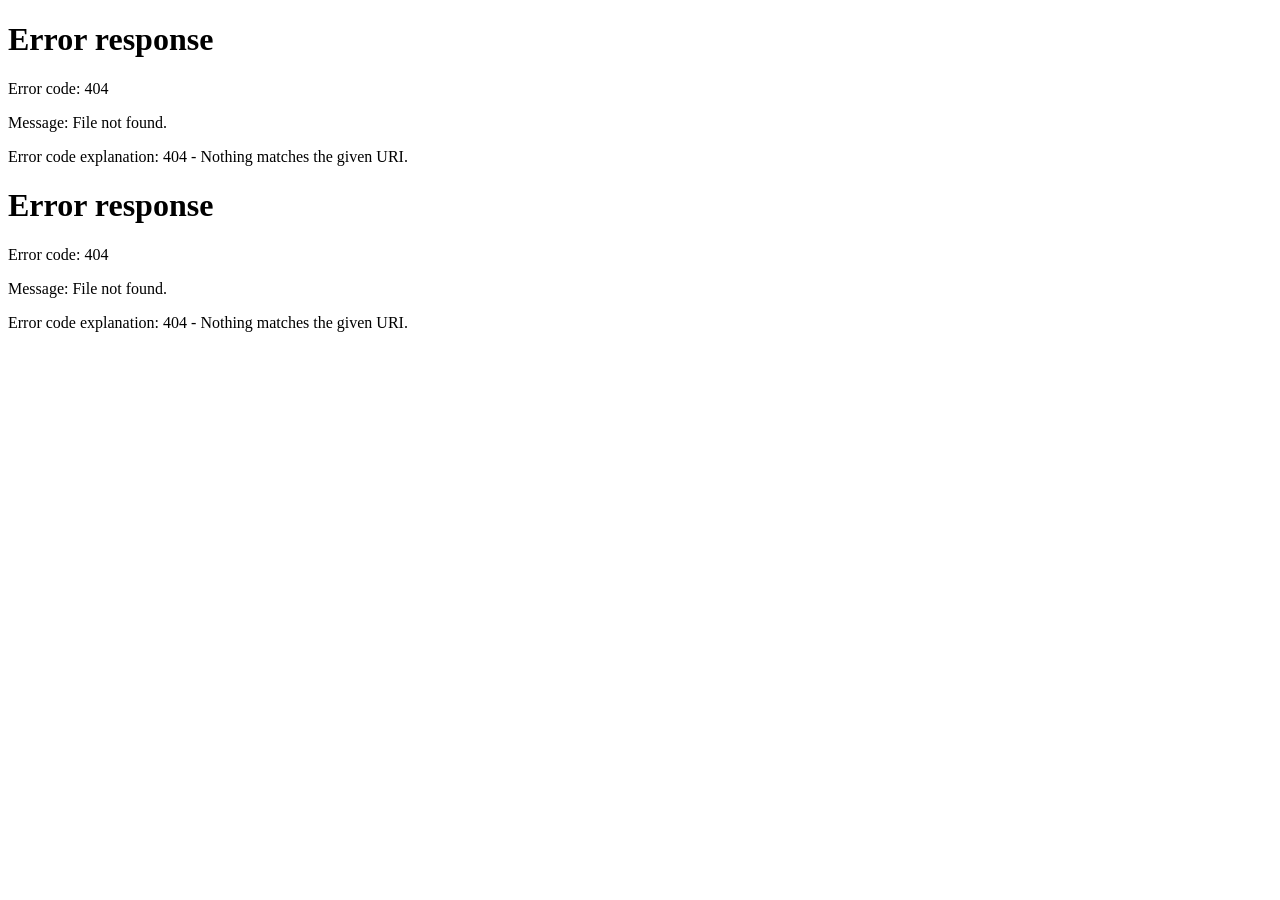
==== index.html @ d26ebf26 "feat: implement home page" ====
<!DOCTYPE html>
<html lang="en">
<head>
    <meta charset="UTF-8">
    <meta name="viewport" content="width=device-width, initial-scale=1.0">
    <title>Document</title>
</head>
<body>
    <div id="header"></div>

    <div id="footer"></div>
    <script>
        fetch('/Verkoop/components/header.html')
            .then(response => response.text())
            .then(data => {
                document.getElementById('header').innerHTML = data;
            })

        fetch('/Verkoop/components/footer.html')
            .then(response => response.text())
            .then(data => {
                document.getElementById('footer').innerHTML = data;
            })
    </script>
</body>
</html>
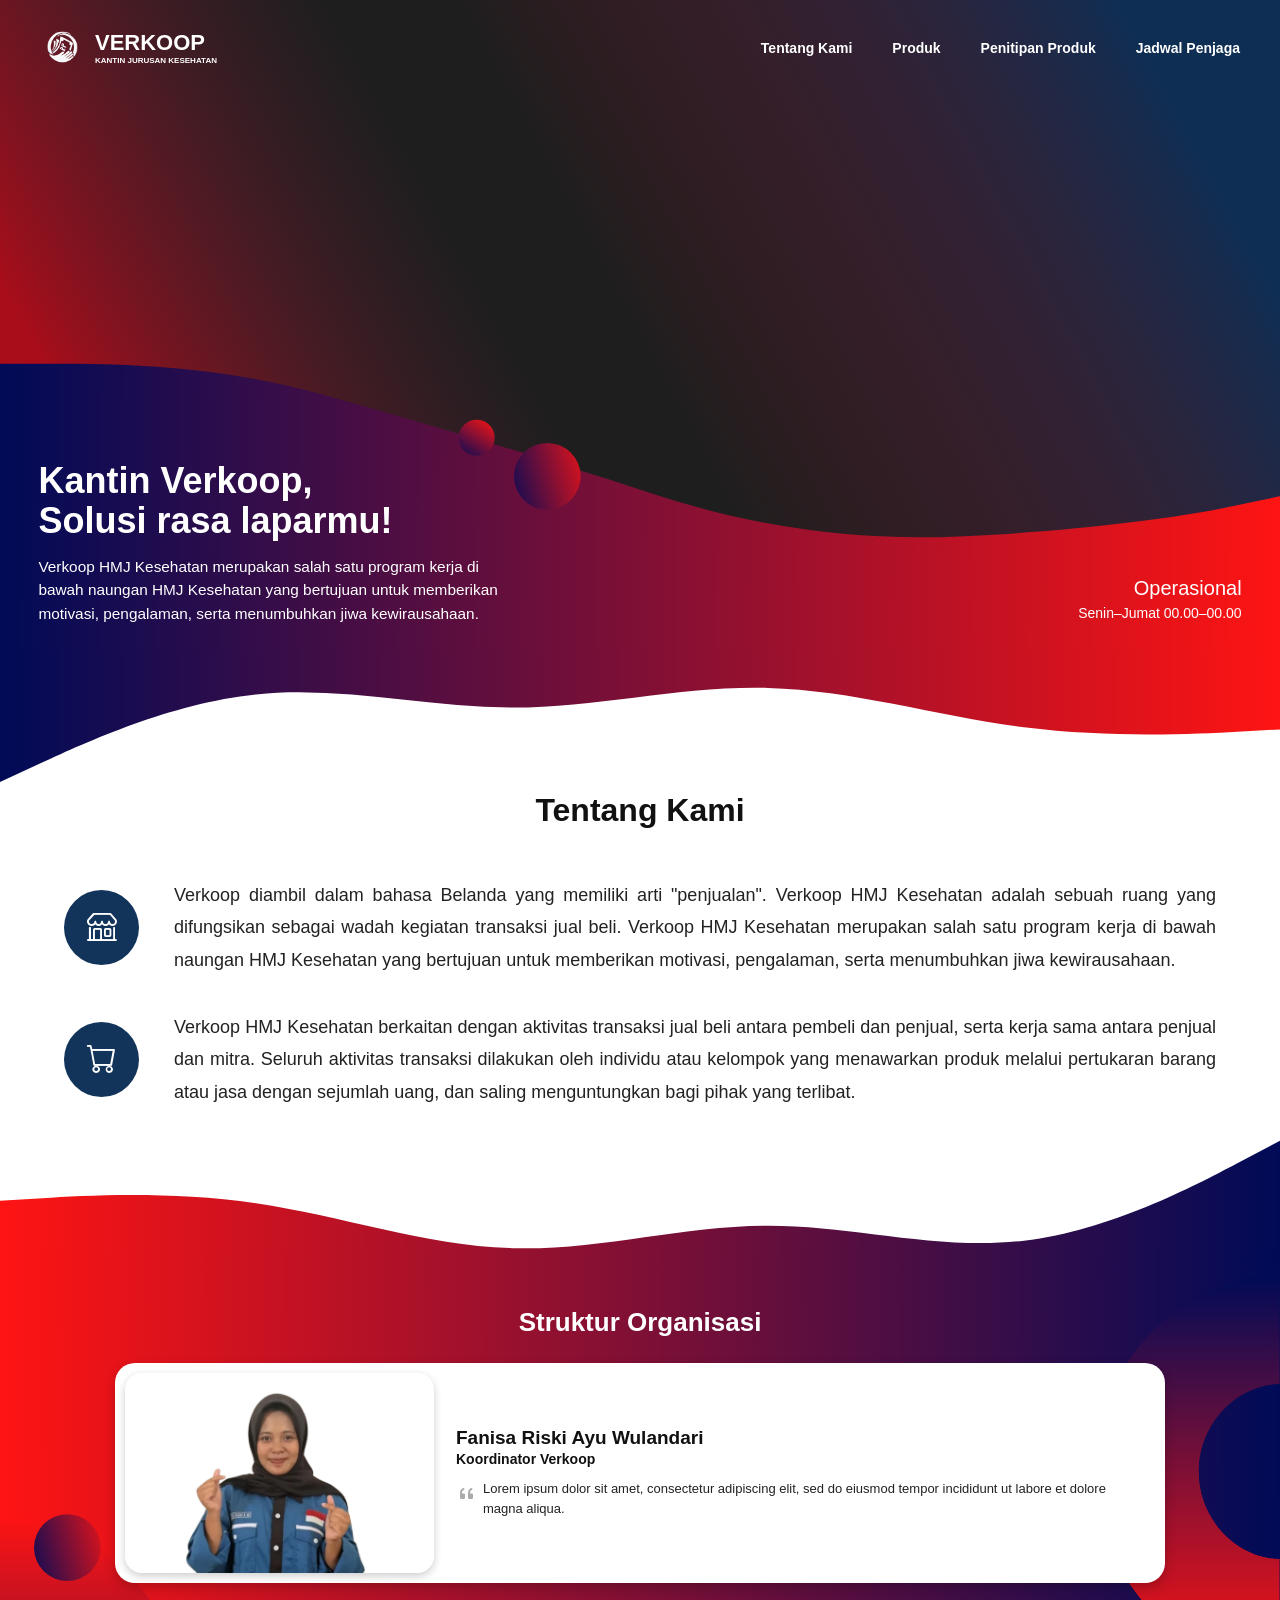
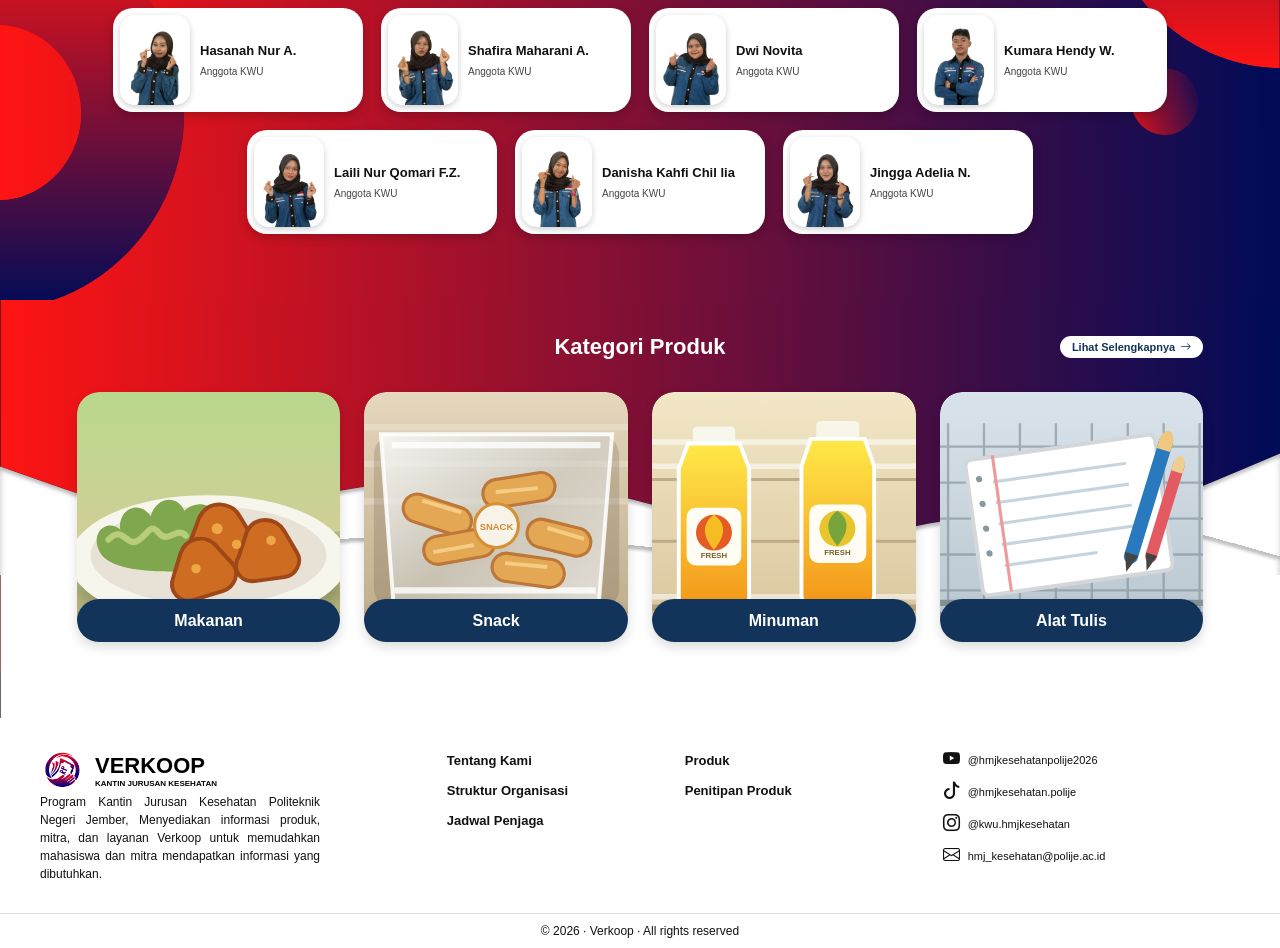
==== commit 9fcddc20: ":perbaiki bug" ====
--- a/index.html
+++ b/index.html
@@ -1,26 +1,64 @@
 <!DOCTYPE html>
-<html lang="en">
+<html lang="id">
+
 <head>
     <meta charset="UTF-8">
     <meta name="viewport" content="width=device-width, initial-scale=1.0">
-    <title>Document</title>
+    <title>Verkoop | Kantin Jurusan Kesehatan</title>
+    <link rel="stylesheet" href="https://cdn.jsdelivr.net/npm/bootstrap-icons@1.11.3/font/bootstrap-icons.min.css">
+
+    <link rel="stylesheet" href="css/banner.css">
+    <link rel="stylesheet" href="css/tentang.css">
+    <link rel="stylesheet" href="css/struktur.css">
+    <link rel="stylesheet" href="css/kategori.css">
+    <style>
+        body {
+            margin: 0;
+            padding: 0;
+            font-family: Arial, sans-serif;
+        }
+    </style>
 </head>
+
 <body>
     <div id="header"></div>
 
+    <main>
+        <div id="banner"></div>
+        <div id="tentang"></div>
+        <div id="struktur"></div>
+        <div id="kategori"></div>
+    </main>
+
     <div id="footer"></div>
-    <script>
-        fetch('/Verkoop/components/header.html')
-            .then(response => response.text())
-            .then(data => {
-                document.getElementById('header').innerHTML = data;
-            })
 
-        fetch('/Verkoop/components/footer.html')
-            .then(response => response.text())
-            .then(data => {
-                document.getElementById('footer').innerHTML = data;
-            })
-    </script>
+<script>
+    async function loadComponent(id, file) {
+        try {
+            const response = await fetch(file);
+
+            if (!response.ok) {
+                throw new Error(`Gagal memuat ${file}`);
+            }
+
+            const data = await response.text();
+            document.getElementById(id).innerHTML = data;
+
+        } catch (error) {
+            console.error(error);
+        }
+    }
+
+    async function loadLandingPage() {
+        await loadComponent('header', 'components/header.html');
+        await loadComponent('banner', 'pages/banner.html');
+        await loadComponent('tentang', 'pages/tentang.html');
+        await loadComponent('struktur', 'pages/struktur.html');
+        await loadComponent('kategori', 'pages/kategori.html');
+        await loadComponent('footer', 'components/footer.html');
+    }
+
+    loadLandingPage();
+</script>
 </body>
 </html>
--- a/css/banner.css
+++ b/css/banner.css
@@ -0,0 +1,95 @@
+.hero-banner {
+    position: relative;
+    width: 100%;
+    height: min(100vh, 650px);
+    min-height: 420px;
+    overflow: hidden;
+}
+
+.hero-background {
+    position: absolute;
+    top: 0;
+    left: 0;
+
+    width: 100%;
+    height: 100%;
+
+    object-fit: cover;
+    object-position: center;
+
+    z-index: 0;
+}
+
+
+.hero-overlay {
+    position: absolute;
+    top: 0;
+    left: 0;
+
+    width: 100%;
+    height: 100%;
+
+    object-fit: cover;
+    object-position: center;
+
+    z-index: 1;
+    pointer-events: none;
+}
+
+.hero-content {
+    position: absolute;
+    left: 3%;
+    right: 3%;
+    bottom: 24px;
+
+    z-index: 2;
+
+    display: flex;
+    align-items: flex-end;
+    justify-content: space-between;
+    gap: 30px;
+
+    color: #ffffff;
+}
+
+.hero-description {
+    max-width: 650px;
+    width: 40%;
+}
+
+.hero-description h1 {
+    font-size: clamp(24px, 3.2vw, 36px);
+    font-weight: 800;
+    line-height: 1.1;
+    margin: 0 0 14px;
+}
+
+.hero-description p {
+    font-size: clamp(13px, 1.2vw, 16px);
+    font-weight: 500;
+    line-height: 1.55;
+    margin: 0;
+}
+
+.hero-operational {
+    min-width: 180px;
+    text-align: right;
+    padding-bottom: 5px;
+}
+
+.hero-operational h2 {
+    font-size: 20px;
+    font-weight: 500;
+    margin: 0 0 5px;
+}
+
+.hero-operational p {
+    font-size: 14px;
+    margin: 0;
+}
+
+@media (max-width: 600px) {
+    .hero-bottom-vector {
+        height: 130px;
+    }
+}
--- a/css/tentang.css
+++ b/css/tentang.css
@@ -0,0 +1,92 @@
+.about-section {
+    position: relative;
+    width: 100%;
+    min-height: 600px;
+    padding: 45px 0;
+    box-sizing: border-box;
+
+    background: #ffffff;
+
+    display: flex;
+    align-items: center;
+    justify-content: center;
+
+    overflow: hidden;
+}
+
+.about-overlay {
+    position: absolute;
+    inset: 0;
+
+    width: 100%;
+    height: 100%;
+
+    object-fit: cover;
+    object-position: center;
+
+    z-index: 0;
+    pointer-events: none;
+}
+
+.about-container {
+    position: relative;
+    z-index: 1;
+
+    width: 90%;
+    
+    margin: auto;
+}
+
+.about-container h2 {
+    text-align: center;
+
+    font-size: clamp(25px, 3vw, 32px);
+    font-weight: 800;
+
+    color: #111111;
+
+    margin: 0 0 50px;
+}
+
+.about-content {
+    display: flex;
+    flex-direction: column;
+    gap: 35px;
+}
+
+.about-item {
+    display: flex;
+    align-items: center;
+    gap: 35px;
+}
+
+.about-icon {
+    width: 75px;
+    height: 75px;
+    min-width: 75px;
+
+    border-radius: 50%;
+    background: #12345B;
+
+    display: flex;
+    align-items: center;
+    justify-content: center;
+}
+
+.about-icon i {
+    font-size: 30px;
+    color: #ffffff;
+}
+
+.about-item p {
+    flex: 1;
+
+    margin: 0;
+
+    font-size: 18px;
+    font-weight: 500;
+    line-height: 1.8;
+
+    text-align: justify;
+    color: #222222;
+}
--- a/css/struktur.css
+++ b/css/struktur.css
@@ -0,0 +1,248 @@
+.structure-section {
+    position: relative;
+    width: 100%;
+    min-height: 650px;
+    padding: 45px 0 55px;
+    box-sizing: border-box;
+
+    display: flex;
+    justify-content: center;
+
+    overflow: hidden;
+}
+
+/* Background */
+.structure-background {
+    position: absolute;
+    inset: 0;
+    width: 100%;
+    height: 100%;
+    object-fit: cover;
+    object-position: center;
+    z-index: 0;
+    pointer-events: none;
+}
+
+/* Container */
+.structure-container {
+    position: relative;
+    z-index: 1;
+    width: 90%;
+    max-width: 1200px;
+    margin: auto;
+}
+
+/* Heading */
+.structure-container > h2 {
+    text-align: center;
+    color: #ffffff;
+    font-size: 26px;
+    font-weight: 800;
+    margin: 0 0 25px;
+}
+
+/* ==============================
+   COORDINATOR
+============================== */
+
+.coordinator-card {
+    width: 95%;
+    max-width: 1050px;
+    min-height: 200px;
+    margin: 0 auto 25px;
+    padding: 10px;
+
+    display: flex;
+    align-items: center;
+    gap: 22px;
+
+    background: #ffffff;
+    border-radius: 20px;
+    box-shadow: 0 5px 12px rgba(0, 0, 0, 0.2);
+    box-sizing: border-box;
+}
+
+.coordinator-image {
+    width: 30%;
+    min-width: 150px;
+    height: 200px;
+    overflow: hidden;
+    border-radius: 17px;
+    box-shadow: 0 3px 8px rgba(0, 0, 0, 0.2);
+}
+
+.coordinator-image img {
+    width: 100%;
+    height: 100%;
+    object-fit: cover;
+    object-position: center top;
+}
+
+.coordinator-info {
+    flex: 1;
+    min-width: 0;
+    padding-right: 12px;
+}
+
+.coordinator-info h3 {
+    font-size: 19px;
+    font-weight: 800;
+    margin: 0 0 2px;
+    color: #111111;
+}
+
+.coordinator-info h4 {
+    font-size: 14px;
+    font-weight: 600;
+    margin: 0 0 12px;
+    color: #111111;
+}
+
+.coordinator-info p {
+    display: flex;
+    align-items: flex-start;
+    gap: 7px;
+
+    font-size: 13px;
+    font-weight: 500;
+    line-height: 1.5;
+    margin: 0;
+    color: #222222;
+}
+
+.coordinator-info p i {
+    font-size: 20px;
+    color: #aaaaaa;
+}
+
+/* ==============================
+   MEMBERS
+============================== */
+
+.members-container {
+    display: flex;
+    flex-wrap: wrap;
+    justify-content: center;
+    gap: 18px;
+}
+
+.member-card {
+    width: 250px;
+    min-height: 100px;
+    padding: 7px;
+
+    display: flex;
+    align-items: center;
+    gap: 10px;
+
+    background: #ffffff;
+    border-radius: 20px;
+    box-shadow: 0 4px 10px rgba(0, 0, 0, 0.2);
+
+    box-sizing: border-box;
+}
+
+.member-image {
+    width: 70px;
+    height: 90px;
+    min-width: 55px;
+
+    overflow: hidden;
+    border-radius: 15px;
+    box-shadow: 0 2px 6px rgba(0, 0, 0, 0.2);
+}
+
+.member-image img {
+    width: 100%;
+    height: 100%;
+    object-fit: cover;
+    object-position: center top;
+}
+
+.member-info {
+    min-width: 0;
+}
+
+.member-info h3 {
+    font-size: 13px;
+    font-weight: 800;
+    line-height: 1.4;
+    margin: 0 0 5px;
+    color: #111111;
+}
+
+.member-info p {
+    font-size: 10px;
+    font-weight: 500;
+    margin: 0;
+    color: #444444;
+}
+
+/* ==============================
+   RESPONSIVE
+============================== */
+
+@media (max-width: 768px) {
+
+    .structure-section {
+        min-height: auto;
+        padding: 40px 0;
+    }
+
+    .structure-container {
+        width: 92%;
+    }
+
+    .coordinator-card {
+        width: 100%;
+        gap: 14px;
+    }
+
+    .coordinator-image {
+        width: 35%;
+        min-width: 120px;
+        height: 110px;
+    }
+
+    .coordinator-info h3 {
+        font-size: 15px;
+    }
+
+    .coordinator-info h4 {
+        font-size: 12px;
+    }
+
+    .coordinator-info p {
+        font-size: 11px;
+    }
+
+    .member-card {
+        width: calc(50% - 8px);
+    }
+}
+
+@media (max-width: 480px) {
+
+    .structure-container > h2 {
+        font-size: 22px;
+    }
+
+    .coordinator-card {
+        flex-direction: column;
+        align-items: stretch;
+        padding: 12px;
+    }
+
+    .coordinator-image {
+        width: 100%;
+        height: 180px;
+    }
+
+    .coordinator-info {
+        padding: 5px;
+    }
+
+    .member-card {
+        width: 100%;
+    }
+}
--- a/css/kategori.css
+++ b/css/kategori.css
@@ -0,0 +1,221 @@
+/* ==============================
+   CATEGORY SECTION
+============================== */
+
+.category-section {
+    position: relative;
+    width: 100%;
+    min-height: 320px;
+    padding: 34px 0 76px;
+    box-sizing: border-box;
+
+    background-image: url("../assets/images/background4.svg");
+    background-repeat: no-repeat;
+    background-position: top center;
+    background-size: 100% 100%;
+
+    overflow: hidden;
+}
+
+/* Container */
+.category-container {
+    position: relative;
+    z-index: 1;
+
+    width: 88%;
+    max-width: 1200px;
+    margin: 0 auto;
+}
+
+/* Heading */
+.category-heading {
+    position: relative;
+    display: flex;
+    align-items: center;
+    justify-content: center;
+
+    margin-bottom: 32px;
+}
+
+.category-heading h2 {
+    color: #ffffff;
+    font-size: 22px;
+    font-weight: 800;
+    margin: 0;
+    text-align: center;
+}
+
+/* Link */
+.category-more {
+    position: absolute;
+    right: 0;
+
+    display: inline-flex;
+    align-items: center;
+    gap: 5px;
+
+    padding: 5px 12px;
+    border-radius: 30px;
+
+    background: #ffffff;
+    color: #12345B;
+
+    font-size: 11px;
+    font-weight: 700;
+    text-decoration: none;
+
+    transition: .3s ease;
+}
+
+.category-more:hover {
+    background: #12345B;
+    color: #ffffff;
+}
+
+/* Category list */
+.category-list {
+    display: grid;
+    grid-template-columns: repeat(4, minmax(0, 1fr));
+    gap: 24px;
+}
+
+/* Card */
+.category-card {
+    position: relative;
+    display: block;
+
+    height: 250px;
+    border-radius: 22px;
+
+    text-decoration: none;
+    overflow: hidden;
+    box-shadow: 0 5px 12px rgba(0, 0, 0, .14);
+
+    transition: transform .3s ease;
+}
+
+.category-card:hover {
+    transform: translateY(-6px);
+}
+
+/* Image */
+.category-card img {
+    width: 100%;
+    height: 100%;
+
+    display: block;
+    object-fit: cover;
+
+    border-radius: 22px;
+}
+
+/* Category name */
+.category-name {
+    position: absolute;
+    left: 0;
+    right: 0;
+    bottom: -1px;
+
+    min-height: 44px;
+    padding: 8px 12px;
+
+    display: flex;
+    align-items: center;
+    justify-content: center;
+
+    background: #12345B;
+    color: #ffffff;
+
+    border-radius: 26px;
+    box-shadow: 0 5px 10px rgba(0, 0, 0, .2);
+
+    font-size: 16px;
+    font-weight: 700;
+    text-align: center;
+
+    box-sizing: border-box;
+    transition: .3s ease;
+}
+
+.category-card:hover .category-name {
+    background: #e30613;
+}
+
+/* ==============================
+   RESPONSIVE
+============================== */
+
+@media (max-width: 700px) {
+
+    .category-section {
+        min-height: 400px;
+        padding-bottom: 90px;
+        background-size: auto 100%;
+    }
+
+    .category-container {
+        width: 90%;
+    }
+
+    .category-list {
+        grid-template-columns: repeat(2, minmax(0, 1fr));
+        gap: 35px 25px;
+    }
+
+    .category-card {
+        height: 150px;
+    }
+}
+
+@media (max-width: 600px) {
+
+    .category-section {
+        min-height: 470px;
+        padding: 30px 0 100px;
+    }
+
+    .category-heading {
+        margin-bottom: 30px;
+    }
+
+    .category-heading h2 {
+        font-size: 24px;
+    }
+
+    .category-more {
+        right: 0;
+        font-size: 10px;
+        padding: 5px 9px;
+    }
+
+    .category-list {
+        gap: 30px 15px;
+    }
+
+    .category-card {
+        height: 125px;
+        border-radius: 18px;
+    }
+
+    .category-card img {
+        border-radius: 18px;
+    }
+
+    .category-name {
+        min-height: 40px;
+        bottom: 0;
+        font-size: 13px;
+        padding: 7px;
+    }
+}
+
+@media (max-width: 420px) {
+    .category-heading {
+        flex-direction: column;
+        gap: 12px;
+    }
+
+    .category-more {
+        position: static;
+    }
+}
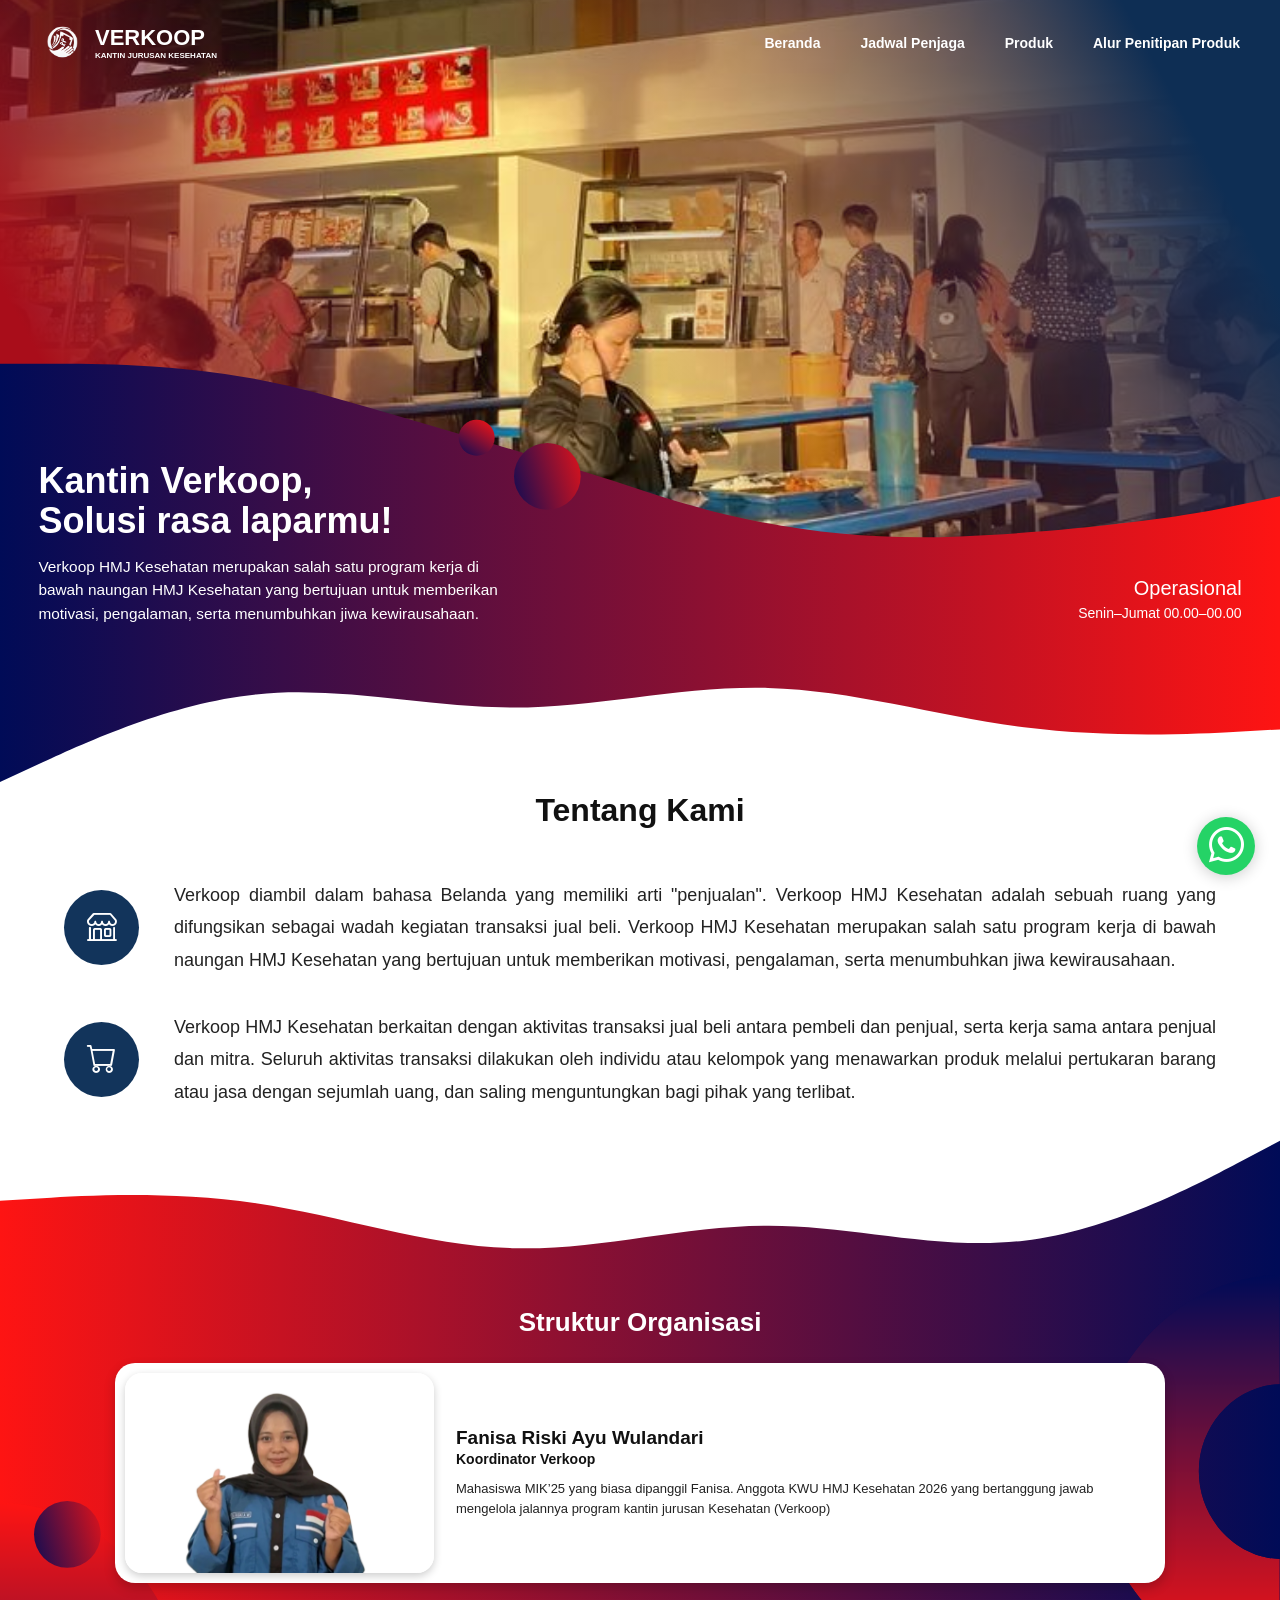
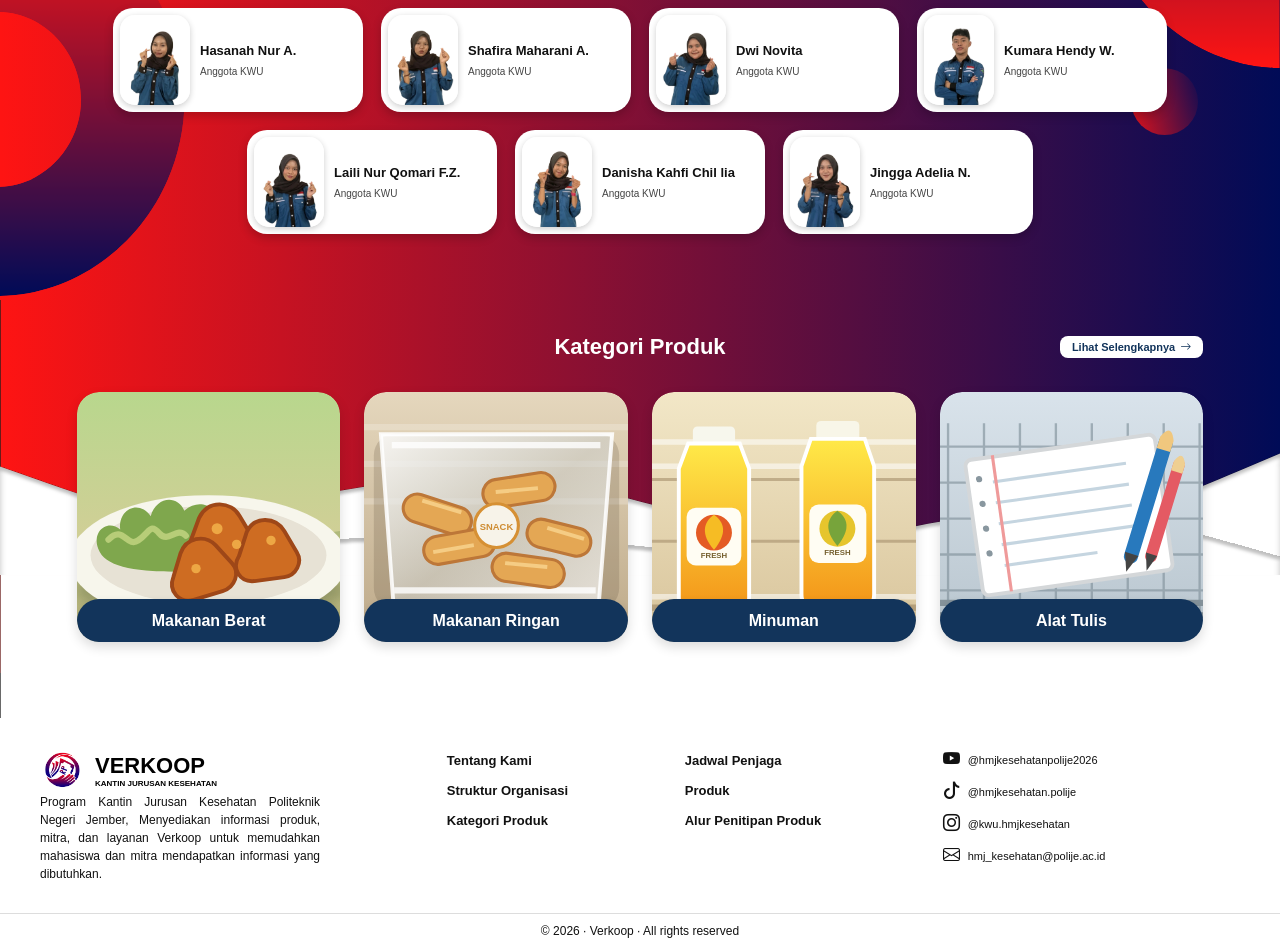
==== commit 65881fe5: ":menambahkan fitur" ====
--- a/index.html
+++ b/index.html
@@ -7,10 +7,13 @@
     <title>Verkoop | Kantin Jurusan Kesehatan</title>
     <link rel="stylesheet" href="https://cdn.jsdelivr.net/npm/bootstrap-icons@1.11.3/font/bootstrap-icons.min.css">
 
+    <link rel="stylesheet" href="css/header.css">
     <link rel="stylesheet" href="css/banner.css">
     <link rel="stylesheet" href="css/tentang.css">
     <link rel="stylesheet" href="css/struktur.css">
     <link rel="stylesheet" href="css/kategori.css">
+    <link rel="stylesheet" href="css/footer.css">
+    <link rel="stylesheet" href="css/whatsapp.css">
     <style>
         body {
             margin: 0;
@@ -31,6 +34,8 @@
     </main>
 
     <div id="footer"></div>
+    
+    <div id="whatsapp"></div>
 
 <script>
     async function loadComponent(id, file) {
@@ -48,17 +53,39 @@
             console.error(error);
         }
     }
+    
+    loadLandingPage();
+
+    function initHeaderScroll() {
+    const header = document.querySelector('.main-header');
+
+    if (!header) return;
+
+    function handleScroll() {
+        if (window.scrollY > 50) {
+            header.classList.add('scrolled');
+        } else {
+            header.classList.remove('scrolled');
+        }
+    }
+
+    window.addEventListener('scroll', handleScroll);
+
+    // Memeriksa posisi scroll saat halaman pertama kali dimuat
+    handleScroll();
+}
+
 
     async function loadLandingPage() {
         await loadComponent('header', 'components/header.html');
+        initHeaderScroll();
         await loadComponent('banner', 'pages/banner.html');
         await loadComponent('tentang', 'pages/tentang.html');
         await loadComponent('struktur', 'pages/struktur.html');
         await loadComponent('kategori', 'pages/kategori.html');
         await loadComponent('footer', 'components/footer.html');
+        await loadComponent('whatsapp', 'components/whatsapp.html');
     }
-
-    loadLandingPage();
 </script>
 </body>
 </html>
--- a/css/header.css
+++ b/css/header.css
@@ -0,0 +1,108 @@
+.main-header {
+    position: fixed;
+    top: 0;
+    left: 0;
+    width: 100%;
+    z-index: 1000;
+
+    padding: 20px 0;
+
+    background: transparent;
+    transition: background 0.3s ease,
+        box-shadow 0.3s ease,
+        padding 0.3s ease;
+}
+
+.main-header.scrolled {
+    background: rgba(255, 255, 255, 0.85);
+backdrop-filter: blur(10px);
+-webkit-backdrop-filter: blur(10px);
+    padding: 15px 0;
+    box-shadow: 0 3px 15px rgba(0, 0, 0, 0.1);
+}
+
+.main-header.scrolled .brand {
+    color: #000000;
+}
+
+.main-header.scrolled .main-nav a {
+    color: #000000;
+}
+
+.main-header.scrolled .main-nav a:hover {
+    color: #e30613;
+}
+
+.header-container {
+    width: 95%;
+    max-width: 1200px;
+    margin: auto;
+
+    display: flex;
+    align-items: center;
+    justify-content: space-between;
+}
+
+.brand {
+    display: flex;
+    align-items: center;
+    gap: 10px;
+    text-decoration: none;
+    color: white;
+}
+
+.brand img {
+    width: 45px;
+    height: 45px;
+    object-fit: contain;
+}
+
+.logo-dark {
+    display: none;
+}
+
+.main-header.scrolled .logo-light {
+    display: none;
+}
+
+.main-header.scrolled .logo-dark {
+    display: block;
+}
+
+.brand-teks {
+    display: flex;
+    flex-direction: column;
+}
+
+.brand-name {
+    font-size: 22px;
+    font-weight: 800;
+    text-transform: uppercase;
+}
+
+.brand-tagline {
+    font-size: 8px;
+    font-weight: 600;
+    text-transform: uppercase;
+}
+
+.main-nav ul {
+    display: flex;
+    align-items: center;
+    gap: 40px;
+    list-style: none;
+    margin: 0;
+    padding: 0;
+}
+
+.main-nav a {
+    color: white;
+    text-decoration: none;
+    font-size: 14px;
+    font-weight: 600;
+    transition: color 0.3s ease;
+}
+
+.main-nav a:hover {
+    color: #ffd166;
+}
--- a/css/kategori.css
+++ b/css/kategori.css
@@ -1,7 +1,3 @@
-/* ==============================
-   CATEGORY SECTION
-============================== */
-
 .category-section {
     position: relative;
     width: 100%;
@@ -17,7 +13,6 @@
     overflow: hidden;
 }
 
-/* Container */
 .category-container {
     position: relative;
     z-index: 1;
@@ -27,7 +22,6 @@
     margin: 0 auto;
 }
 
-/* Heading */
 .category-heading {
     position: relative;
     display: flex;
@@ -45,7 +39,6 @@
     text-align: center;
 }
 
-/* Link */
 .category-more {
     position: absolute;
     right: 0;
@@ -55,7 +48,7 @@
     gap: 5px;
 
     padding: 5px 12px;
-    border-radius: 30px;
+    border-radius: 8px;
 
     background: #ffffff;
     color: #12345B;
@@ -72,14 +65,12 @@
     color: #ffffff;
 }
 
-/* Category list */
 .category-list {
     display: grid;
     grid-template-columns: repeat(4, minmax(0, 1fr));
     gap: 24px;
 }
 
-/* Card */
 .category-card {
     position: relative;
     display: block;
@@ -98,7 +89,6 @@
     transform: translateY(-6px);
 }
 
-/* Image */
 .category-card img {
     width: 100%;
     height: 100%;
@@ -109,7 +99,6 @@
     border-radius: 22px;
 }
 
-/* Category name */
 .category-name {
     position: absolute;
     left: 0;
@@ -139,83 +128,4 @@
 
 .category-card:hover .category-name {
     background: #e30613;
-}
-
-/* ==============================
-   RESPONSIVE
-============================== */
-
-@media (max-width: 700px) {
-
-    .category-section {
-        min-height: 400px;
-        padding-bottom: 90px;
-        background-size: auto 100%;
-    }
-
-    .category-container {
-        width: 90%;
-    }
-
-    .category-list {
-        grid-template-columns: repeat(2, minmax(0, 1fr));
-        gap: 35px 25px;
-    }
-
-    .category-card {
-        height: 150px;
-    }
-}
-
-@media (max-width: 600px) {
-
-    .category-section {
-        min-height: 470px;
-        padding: 30px 0 100px;
-    }
-
-    .category-heading {
-        margin-bottom: 30px;
-    }
-
-    .category-heading h2 {
-        font-size: 24px;
-    }
-
-    .category-more {
-        right: 0;
-        font-size: 10px;
-        padding: 5px 9px;
-    }
-
-    .category-list {
-        gap: 30px 15px;
-    }
-
-    .category-card {
-        height: 125px;
-        border-radius: 18px;
-    }
-
-    .category-card img {
-        border-radius: 18px;
-    }
-
-    .category-name {
-        min-height: 40px;
-        bottom: 0;
-        font-size: 13px;
-        padding: 7px;
-    }
-}
-
-@media (max-width: 420px) {
-    .category-heading {
-        flex-direction: column;
-        gap: 12px;
-    }
-
-    .category-more {
-        position: static;
-    }
 }
--- a/css/footer.css
+++ b/css/footer.css
@@ -0,0 +1,125 @@
+    .main-footer {
+        width: 100%;
+        background-color: #ffffff;
+        color: #111111;
+
+    }
+
+    .footer-container {
+        width: 95%;
+        max-width: 1200px;
+        margin: auto;
+        padding: 30px 0;
+
+        display: grid;
+        grid-template-columns: 1.2fr 1.5fr 1fr;
+        gap: 50px;
+    }
+
+    .footer-logo {
+        display: inline-flex;
+        align-items: center;
+        gap: 10px;
+        text-decoration: none;
+        color: #111111;
+        margin-bottom: 12px;
+    }
+
+    .footer-logo img {
+        width: 42px;
+        height: 42px;
+        object-fit: contain;
+    }
+
+    .footer-brand-text h2 {
+        font-size: 22px;
+        font-weight: 800;
+        margin: 0;
+        line-height: 1.2;
+    }
+
+    .footer-brand-text span {
+        font-size: 7px;
+        font-weight: 700;
+        text-transform: uppercase;
+    }
+
+    .brand-text {
+        display: flex;
+        flex-direction: column;
+    }
+
+    .brand-text span {
+        color: #000000;
+    }
+
+    .footer-brand p {
+        max-width: 280px;
+        font-size: 12px;
+        line-height: 1.5;
+        text-align: justify;
+        margin: 0;
+    }
+
+    .footer-navigation {
+        display: grid;
+        grid-template-columns: 1fr 1fr;
+        gap: 30px;
+        padding-top: 5px;
+    }
+
+    .footer-nav-column {
+        display: flex;
+        flex-direction: column;
+        gap: 15px;
+    }
+
+    .footer-nav-column a {
+        color: #111111;
+        font-size: 13px;
+        font-weight: 600;
+        text-decoration: none;
+        transition: 0.3s;
+    }
+
+    .footer-nav-column a:hover {
+        color: #b20d2c;
+    }
+
+    .footer-contact {
+        display: flex;
+        flex-direction: column;
+        gap: 12px;
+        padding-top: 2px;
+    }
+
+    .footer-contact a {
+        display: flex;
+        align-items: center;
+        gap: 10px;
+
+        color: #111111;
+        font-size: 11px;
+        text-decoration: none;
+    }
+
+    .footer-contact i {
+        width: 15px;
+        font-size: 17px;
+        text-align: center;
+    }
+
+    .footer-contact a:hover {
+        color: #b20d2c;
+    }
+
+    .footer-bottom {
+        border-top: 1px solid #dddddd;
+        text-align: center;
+        padding: 10px 15px;
+    }
+
+    .footer-bottom p {
+        font-size: 12px;
+        margin: 0;
+    }
--- a/css/whatsapp.css
+++ b/css/whatsapp.css
@@ -0,0 +1,28 @@
+.whatsapp-float {
+    position: fixed;
+    width: 58px;
+    height: 58px;
+    bottom: 25px;
+    right: 25px;
+    background-color: #25d366;
+    color: #fff;
+    border-radius: 50px;
+    font-size: 35px;
+    text-decoration: none;
+    box-shadow: 0 2px 15px rgba(0, 0, 0, 0.2);
+    z-index: 9999;
+    transition: all 0.3s ease;
+}
+
+.whatsapp-float i {
+    position: absolute;
+    top: 50%;
+    left: 50%;
+    transform: translate(-50%, -50%);
+}
+
+.whatsapp-float:hover {
+    background-color: #1ebe5d;
+    color: #fff;
+    transform: scale(1.1);
+}
